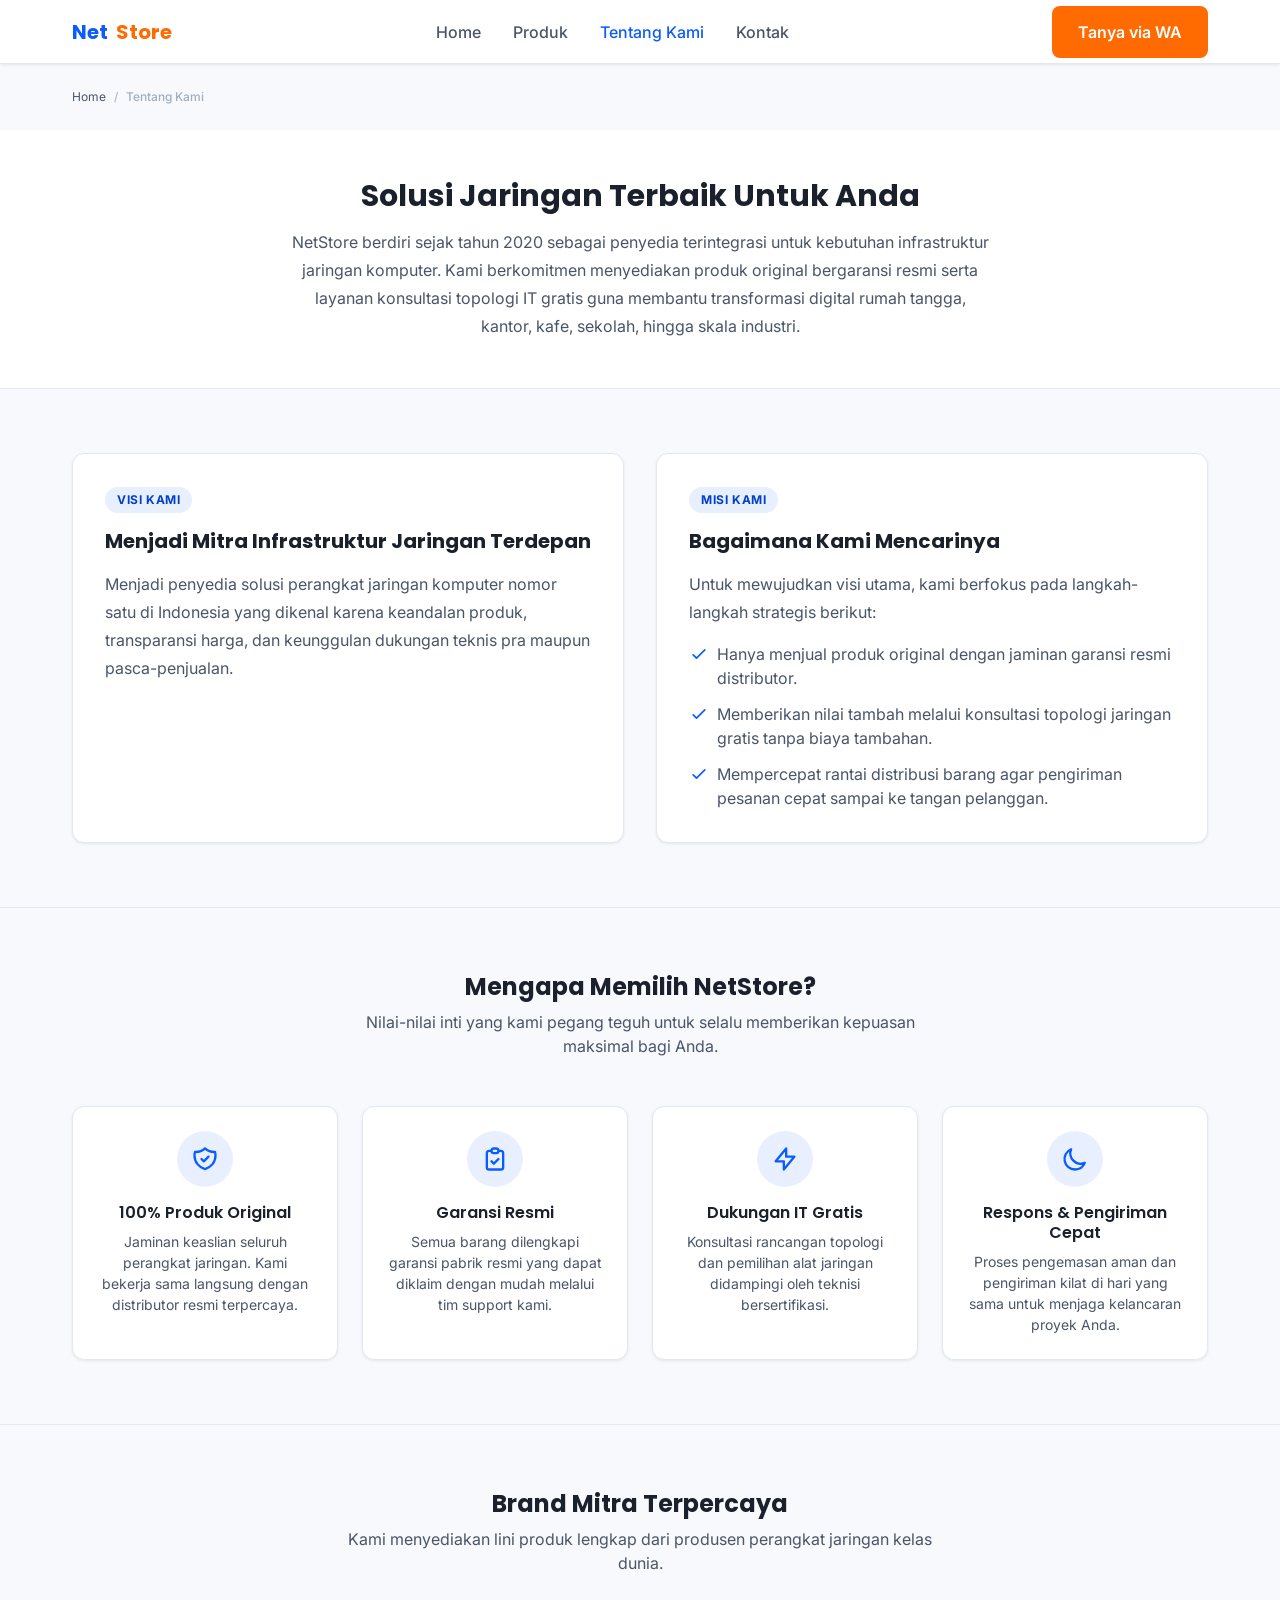
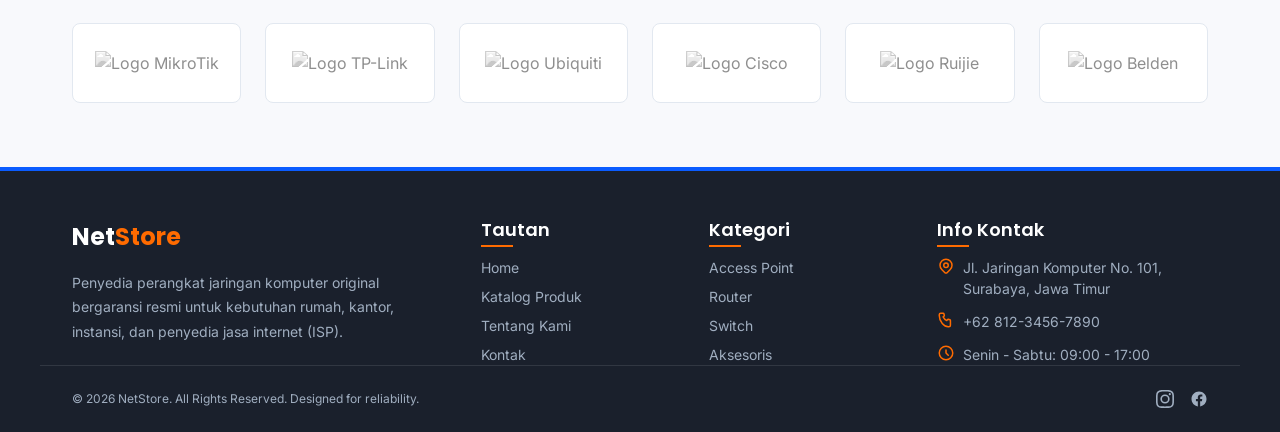
==== netstore/about.html @ cd7235e0 "ffdsdf" ====
<!DOCTYPE html>
<html lang="id">
<head>
  <meta charset="UTF-8">
  <meta name="viewport" content="width=device-width, initial-scale=1.0">
  
  <!-- SEO Meta Tags -->
  <title>Tentang Kami | NetStore</title>
  <meta name="description" content="Ketahui lebih dalam mengenai NetStore, penyedia solusi perangkat jaringan original bergaransi resmi. Temukan visi, misi, dan nilai-nilai inti kami.">
  <meta name="keywords" content="tentang netstore, profil netstore, distributor mikrotik tp-link ubiquiti surabaya">
  
  <!-- Open Graph -->
  <meta property="og:type" content="website">
  <meta property="og:title" content="Tentang Kami | NetStore">
  <meta property="og:description" content="Mitra terpercaya penyedia solusi perangkat jaringan berkualitas tinggi untuk kebutuhan bisnis dan rumah tangga.">
  <meta property="og:image" content="https://placehold.co/1200x630?text=Tentang+NetStore">

  <!-- Style Sheets -->
  <link rel="stylesheet" href="css/style.css">
  <link rel="stylesheet" href="css/pages/about.css">
</head>
<body>

  <!-- ===== HEADER & NAVBAR ===== -->
  <header>
    <nav class="navbar" aria-label="Navigasi Utama">
      <div class="container navbar-container">
        <!-- Logo -->
        <a href="index.html" class="navbar-logo" id="nav-logo">
          Net<span>Store</span>
        </a>

        <!-- Desktop Menu -->
        <div class="navbar-menu" id="nav-menu-desktop">
          <a href="index.html" class="navbar-link">Home</a>
          <a href="products.html" class="navbar-link">Produk</a>
          <a href="about.html" class="navbar-link active">Tentang Kami</a>
          <a href="contact.html" class="navbar-link">Kontak</a>
        </div>

        <!-- Actions -->
        <div class="navbar-actions">
          <button class="btn btn-accent btn-sm" id="nav-btn-wa" onclick="openWhatsAppGeneral()">
            Tanya via WA
          </button>
          <!-- Hamburger Toggle -->
          <button class="navbar-toggle" id="nav-toggle-btn" aria-expanded="false" aria-controls="nav-menu-mobile" aria-label="Buka Menu Mobile">
            <span></span>
            <span></span>
            <span></span>
          </button>
        </div>
      </div>
    </nav>

    <!-- Mobile Dropdown Menu -->
    <div class="navbar-menu-mobile" id="nav-menu-mobile" aria-hidden="true">
      <a href="index.html" class="navbar-link">Home</a>
      <a href="products.html" class="navbar-link">Produk</a>
      <a href="about.html" class="navbar-link active">Tentang Kami</a>
      <a href="contact.html" class="navbar-link">Kontak</a>
      <button class="btn btn-accent" id="nav-mobile-btn-wa" onclick="openWhatsAppGeneral()" style="margin-top: var(--space-4);">
        Tanya via WA
      </button>
    </div>
  </header>

  <!-- ===== MAIN CONTENT ===== -->
  <main>
    
    <!-- 1. BREADCRUMBS -->
    <div class="container">
      <nav class="breadcrumbs" aria-label="Breadcrumb">
        <ul class="breadcrumbs-list">
          <li class="breadcrumbs-item"><a href="index.html">Home</a></li>
          <li class="breadcrumbs-item active" aria-current="page">Tentang Kami</li>
        </ul>
      </nav>
    </div>

    <!-- 2. ABOUT HERO INTRO -->
    <section class="about-hero" aria-label="Pengenalan Perusahaan">
      <div class="container">
        <h1 class="about-hero-title">Solusi Jaringan Terbaik Untuk Anda</h1>
        <p class="about-hero-desc">
          NetStore berdiri sejak tahun 2020 sebagai penyedia terintegrasi untuk kebutuhan infrastruktur jaringan komputer. Kami berkomitmen menyediakan produk original bergaransi resmi serta layanan konsultasi topologi IT gratis guna membantu transformasi digital rumah tangga, kantor, kafe, sekolah, hingga skala industri.
        </p>
      </div>
    </section>

    <!-- 3. VISION & MISSION SECTION -->
    <section class="vision-mission-section" aria-label="Visi dan Misi Perusahaan">
      <div class="container vision-mission-grid">
        <!-- Visi -->
        <article class="vm-card">
          <span class="vm-badge">Visi Kami</span>
          <h2 class="vm-title">Menjadi Mitra Infrastruktur Jaringan Terdepan</h2>
          <p class="vm-desc">
            Menjadi penyedia solusi perangkat jaringan komputer nomor satu di Indonesia yang dikenal karena keandalan produk, transparansi harga, dan keunggulan dukungan teknis pra maupun pasca-penjualan.
          </p>
        </article>

        <!-- Misi -->
        <article class="vm-card">
          <span class="vm-badge">Misi Kami</span>
          <h2 class="vm-title">Bagaimana Kami Mencarinya</h2>
          <p class="vm-desc">
            Untuk mewujudkan visi utama, kami berfokus pada langkah-langkah strategis berikut:
          </p>
          <ul class="vm-list">
            <li class="vm-list-item">
              <svg xmlns="http://www.w3.org/2000/svg" fill="none" viewBox="0 0 24 24" stroke="currentColor">
                <path stroke-linecap="round" stroke-linejoin="round" stroke-width="2" d="M5 13l4 4L19 7" />
              </svg>
              <span>Hanya menjual produk original dengan jaminan garansi resmi distributor.</span>
            </li>
            <li class="vm-list-item">
              <svg xmlns="http://www.w3.org/2000/svg" fill="none" viewBox="0 0 24 24" stroke="currentColor">
                <path stroke-linecap="round" stroke-linejoin="round" stroke-width="2" d="M5 13l4 4L19 7" />
              </svg>
              <span>Memberikan nilai tambah melalui konsultasi topologi jaringan gratis tanpa biaya tambahan.</span>
            </li>
            <li class="vm-list-item">
              <svg xmlns="http://www.w3.org/2000/svg" fill="none" viewBox="0 0 24 24" stroke="currentColor">
                <path stroke-linecap="round" stroke-linejoin="round" stroke-width="2" d="M5 13l4 4L19 7" />
              </svg>
              <span>Mempercepat rantai distribusi barang agar pengiriman pesanan cepat sampai ke tangan pelanggan.</span>
            </li>
          </ul>
        </article>
      </div>
    </section>

    <!-- 4. VALUES SECTION -->
    <section class="values-section" aria-label="Nilai-Nilai Utama NetStore">
      <div class="container">
        <div class="section-header">
          <h2 class="section-title">Mengapa Memilih NetStore?</h2>
          <p class="section-subtitle">Nilai-nilai inti yang kami pegang teguh untuk selalu memberikan kepuasan maksimal bagi Anda.</p>
        </div>

        <div class="values-grid">
          <!-- Value 1 -->
          <div class="value-card">
            <div class="value-icon-wrap">
              <svg xmlns="http://www.w3.org/2000/svg" fill="none" viewBox="0 0 24 24" stroke="currentColor">
                <path stroke-linecap="round" stroke-linejoin="round" stroke-width="2" d="M9 12l2 2 4-4m5.618-4.016A11.955 11.955 0 0112 2.944a11.955 11.955 0 01-8.618 3.04A12.02 12.02 0 003 9c0 5.591 3.824 10.29 9 11.622 5.176-1.332 9-6.03 9-11.622 0-1.042-.133-2.052-.382-3.016z" />
              </svg>
            </div>
            <h3 class="value-title">100% Produk Original</h3>
            <p class="value-desc">Jaminan keaslian seluruh perangkat jaringan. Kami bekerja sama langsung dengan distributor resmi terpercaya.</p>
          </div>

          <!-- Value 2 -->
          <div class="value-card">
            <div class="value-icon-wrap">
              <svg xmlns="http://www.w3.org/2000/svg" fill="none" viewBox="0 0 24 24" stroke="currentColor">
                <path stroke-linecap="round" stroke-linejoin="round" stroke-width="2" d="M9 5H7a2 2 0 00-2 2v12a2 2 0 002 2h10a2 2 0 002-2V7a2 2 0 00-2-2h-2M9 5a2 2 0 002 2h2a2 2 0 002-2M9 5a2 2 0 012-2h2a2 2 0 012 2m-6 9l2 2 4-4" />
              </svg>
            </div>
            <h3 class="value-title">Garansi Resmi</h3>
            <p class="value-desc">Semua barang dilengkapi garansi pabrik resmi yang dapat diklaim dengan mudah melalui tim support kami.</p>
          </div>

          <!-- Value 3 -->
          <div class="value-card">
            <div class="value-icon-wrap">
              <svg xmlns="http://www.w3.org/2000/svg" fill="none" viewBox="0 0 24 24" stroke="currentColor">
                <path stroke-linecap="round" stroke-linejoin="round" stroke-width="2" d="M13 10V3L4 14h7v7l9-11h-7z" />
              </svg>
            </div>
            <h3 class="value-title">Dukungan IT Gratis</h3>
            <p class="value-desc">Konsultasi rancangan topologi dan pemilihan alat jaringan didampingi oleh teknisi bersertifikasi.</p>
          </div>

          <!-- Value 4 -->
          <div class="value-card">
            <div class="value-icon-wrap">
              <svg xmlns="http://www.w3.org/2000/svg" fill="none" viewBox="0 0 24 24" stroke="currentColor">
                <path stroke-linecap="round" stroke-linejoin="round" stroke-width="2" d="M20.354 15.354A9 9 0 018.646 3.646 9.003 9.003 0 0012 21a9.003 9.003 0 008.354-5.646z" />
              </svg>
            </div>
            <h3 class="value-title">Respons & Pengiriman Cepat</h3>
            <p class="value-desc">Proses pengemasan aman dan pengiriman kilat di hari yang sama untuk menjaga kelancaran proyek Anda.</p>
          </div>
        </div>
      </div>
    </section>

    <!-- 5. PARTNERS SECTION -->
    <section class="partners-section" aria-label="Brand Jaringan Mitra Resmi">
      <div class="container">
        <div class="section-header">
          <h2 class="section-title">Brand Mitra Terpercaya</h2>
          <p class="section-subtitle">Kami menyediakan lini produk lengkap dari produsen perangkat jaringan kelas dunia.</p>
        </div>

        <div class="partners-grid">
          <!-- Partner 1: MikroTik -->
          <div class="partner-logo-card">
            <img class="partner-logo-img" src="https://placehold.co/150x50?text=MikroTik" alt="Logo MikroTik">
          </div>
          <!-- Partner 2: TP-Link -->
          <div class="partner-logo-card">
            <img class="partner-logo-img" src="https://placehold.co/150x50?text=TP-Link" alt="Logo TP-Link">
          </div>
          <!-- Partner 3: Ubiquiti -->
          <div class="partner-logo-card">
            <img class="partner-logo-img" src="https://placehold.co/150x50?text=Ubiquiti" alt="Logo Ubiquiti">
          </div>
          <!-- Partner 4: Cisco -->
          <div class="partner-logo-card">
            <img class="partner-logo-img" src="https://placehold.co/150x50?text=Cisco" alt="Logo Cisco">
          </div>
          <!-- Partner 5: Ruijie -->
          <div class="partner-logo-card">
            <img class="partner-logo-img" src="https://placehold.co/150x50?text=Ruijie" alt="Logo Ruijie">
          </div>
          <!-- Partner 6: Belden -->
          <div class="partner-logo-card">
            <img class="partner-logo-img" src="https://placehold.co/150x50?text=Belden" alt="Logo Belden">
          </div>
        </div>
      </div>
    </section>

  </main>

  <!-- ===== FOOTER ===== -->
  <footer class="footer">
    <div class="container footer-grid">
      <!-- Info Column -->
      <div class="footer-col-info">
        <span class="footer-logo">Net<span>Store</span></span>
        <p class="footer-desc">Penyedia perangkat jaringan komputer original bergaransi resmi untuk kebutuhan rumah, kantor, instansi, dan penyedia jasa internet (ISP).</p>
      </div>
      <!-- Links Column -->
      <div>
        <h3 class="footer-col-title">Tautan</h3>
        <div class="footer-links">
          <a href="index.html" class="footer-link">Home</a>
          <a href="products.html" class="footer-link">Katalog Produk</a>
          <a href="about.html" class="footer-link">Tentang Kami</a>
          <a href="contact.html" class="footer-link">Kontak</a>
        </div>
      </div>
      <!-- Categories Column -->
      <div>
        <h3 class="footer-col-title">Kategori</h3>
        <div class="footer-links">
          <a href="products.html?category=access-point" class="footer-link">Access Point</a>
          <a href="products.html?category=router" class="footer-link">Router</a>
          <a href="products.html?category=switch" class="footer-link">Switch</a>
          <a href="products.html?category=aksesoris" class="footer-link">Aksesoris</a>
        </div>
      </div>
      <!-- Contact Column -->
      <div>
        <h3 class="footer-col-title">Info Kontak</h3>
        <div class="footer-contact">
          <div class="footer-contact-item">
            <svg xmlns="http://www.w3.org/2000/svg" fill="none" viewBox="0 0 24 24" stroke="currentColor">
              <path stroke-linecap="round" stroke-linejoin="round" stroke-width="2" d="M17.657 16.657L13.414 20.9a1.998 1.998 0 01-2.827 0l-4.244-4.243a8 8 0 1111.314 0z" />
              <path stroke-linecap="round" stroke-linejoin="round" stroke-width="2" d="M15 11a3 3 0 11-6 0 3 3 0 016 0z" />
            </svg>
            <span>Jl. Jaringan Komputer No. 101, Surabaya, Jawa Timur</span>
          </div>
          <div class="footer-contact-item">
            <svg xmlns="http://www.w3.org/2000/svg" fill="none" viewBox="0 0 24 24" stroke="currentColor">
              <path stroke-linecap="round" stroke-linejoin="round" stroke-width="2" d="M3 5a2 2 0 012-2h3.28a1 1 0 01.94.725l.548 2.2a1 1 0 01-.321.988l-1.305.98a10.582 10.582 0 004.872 4.872l.98-1.305a1 1 0 01.988-.321l2.2.548a1 1 0 01.725.94V19a2 2 0 01-2 2h-1C9.716 21 3 14.284 3 6V5z" />
            </svg>
            <span>+62 812-3456-7890</span>
          </div>
          <div class="footer-contact-item">
            <svg xmlns="http://www.w3.org/2000/svg" fill="none" viewBox="0 0 24 24" stroke="currentColor">
              <path stroke-linecap="round" stroke-linejoin="round" stroke-width="2" d="M12 8v4l3 3m6-3a9 9 0 11-18 0 9 9 0 0118 0z" />
            </svg>
            <span>Senin - Sabtu: 09:00 - 17:00</span>
          </div>
        </div>
      </div>
    </div>
    <!-- Bottom Bar -->
    <div class="container footer-bottom">
      <p class="footer-copy">&copy; 2026 NetStore. All Rights Reserved. Designed for reliability.</p>
      <div class="footer-socials">
        <!-- Instagram -->
        <a href="https://instagram.com" target="_blank" rel="noopener noreferrer" class="footer-social-link" aria-label="Kunjungi Instagram NetStore">
          <svg xmlns="http://www.w3.org/2000/svg" width="18" height="18" fill="currentColor" viewBox="0 0 24 24">
            <path d="M12 2.163c3.204 0 3.584.012 4.85.07 3.252.148 4.771 1.691 4.919 4.919.058 1.265.069 1.645.069 4.849 0 3.205-.012 3.584-.069 4.849-.149 3.225-1.664 4.771-4.919 4.919-1.266.058-1.644.07-4.85.07-3.204 0-3.584-.012-4.849-.07-3.26-.149-4.771-1.699-4.919-4.92-.058-1.265-.07-1.644-.07-4.849 0-3.204.013-3.583.07-4.849.149-3.227 1.664-4.771 4.919-4.919 1.266-.057 1.645-.069 4.849-.069zM12 0C8.741 0 8.333.014 7.053.072 2.695.272.273 2.69.073 7.051.014 8.333 0 8.741 0 12c0 3.259.014 3.668.072 4.948.2 4.358 2.618 6.78 6.98 6.98C8.333 23.986 8.741 24 12 24c3.259 0 3.668-.014 4.948-.072 4.354-.2 6.782-2.618 6.979-6.98.059-1.28.073-1.689.073-4.948 0-3.259-.014-3.667-.072-4.947-.196-4.354-2.617-6.78-6.979-6.98C15.668.014 15.259 0 12 0zm0 5.838a6.162 6.162 0 100 12.324 6.162 6.162 0 000-12.324zM12 16a4 4 0 110-8 4 4 0 010 8zm6.406-11.845a1.44 1.44 0 100 2.881 1.44 1.44 0 000-2.881z"/>
          </svg>
        </a>
        <!-- Facebook -->
        <a href="https://facebook.com" target="_blank" rel="noopener noreferrer" class="footer-social-link" aria-label="Kunjungi Facebook NetStore">
          <svg xmlns="http://www.w3.org/2000/svg" width="18" height="18" fill="currentColor" viewBox="0 0 24 24">
            <path d="M22 12c0-5.523-4.477-10-10-10S2 6.477 2 12c0 4.991 3.657 9.128 8.438 9.878v-6.987h-2.54V12h2.54V9.797c0-2.506 1.492-3.89 3.777-3.89 1.094 0 2.238.195 2.238.195v2.46h-1.26c-1.243 0-1.63.771-1.63 1.562V12h2.773l-.443 2.89h-2.33v6.988C18.343 21.128 22 16.991 22 12z"/>
          </svg>
        </a>
      </div>
    </div>
  </footer>

  <!-- ===== SCRIPTS ===== -->
  <script src="js/whatsapp.js"></script>
  <script src="js/main.js"></script>
</body>
</html>
---- netstore/css/style.css ----
/* ===== GOOGLE FONTS ===== */
@import url('https://fonts.googleapis.com/css2?family=Inter:wght@400;500;600;700&family=Poppins:wght@400;500;600;700&display=swap');

/* ===== CSS IMPORTS ===== */
@import "reset.css";
@import "components.css";

/* ===== DESIGN SYSTEM VARIABLES ===== */
:root {
  /* Primary — Biru teknologi, warna utama brand */
  --color-primary:        #0B5CFF;
  --color-primary-dark:   #0040CC;
  --color-primary-light:  #E8F0FF;

  /* Accent — Oranye untuk CTA penting (tombol beli, WhatsApp) */
  --color-accent:         #FF6B00;
  --color-accent-dark:    #CC5500;
  --color-accent-light:   #FFF0E6;

  /* Neutral */
  --color-bg:             #F8F9FC;   /* background halaman */
  --color-surface:        #FFFFFF;   /* background card, navbar */
  --color-border:         #E2E8F0;   /* garis pembatas */

  /* Text */
  --color-text-primary:   #1A202C;   /* teks utama */
  --color-text-secondary: #4A5568;   /* teks pendukung */
  --color-text-muted:     #A0AEC0;   /* placeholder, label kecil */
  --color-text-inverse:   #FFFFFF;   /* teks di atas background gelap */

  /* Status */
  --color-success:        #22C55E;
  --color-warning:        #F59E0B;
  --color-danger:         #EF4444;

  /* Typography */
  --font-heading: 'Poppins', system-ui, sans-serif;
  --font-body:    'Inter', system-ui, sans-serif;

  /* Scale */
  --text-xs:   0.75rem;    /* 12px */
  --text-sm:   0.875rem;   /* 14px */
  --text-base: 1rem;       /* 16px */
  --text-lg:   1.125rem;   /* 18px */
  --text-xl:   1.25rem;    /* 20px */
  --text-2xl:  1.5rem;     /* 24px */
  --text-3xl:  1.875rem;   /* 30px */
  --text-4xl:  2.25rem;    /* 36px */

  /* Weight */
  --font-normal:    400;
  --font-medium:    500;
  --font-semibold:  600;
  --font-bold:      700;

  /* Line height */
  --leading-tight:  1.25;
  --leading-normal: 1.5;
  --leading-relaxed: 1.75;

  /* Spacing */
  --space-1:  0.25rem;   /* 4px */
  --space-2:  0.5rem;    /* 8px */
  --space-3:  0.75rem;   /* 12px */
  --space-4:  1rem;      /* 16px */
  --space-5:  1.25rem;   /* 20px */
  --space-6:  1.5rem;    /* 24px */
  --space-8:  2rem;      /* 32px */
  --space-10: 2.5rem;    /* 40px */
  --space-12: 3rem;      /* 48px */
  --space-16: 4rem;      /* 64px */
  --space-20: 5rem;      /* 80px */

  /* Border Radius */
  --radius-sm:   4px;
  --radius-md:   8px;
  --radius-lg:   12px;
  --radius-xl:   16px;
  --radius-full: 9999px;  /* untuk pill/badge */

  /* Shadow */
  --shadow-sm: 0 1px 3px rgba(0,0,0,0.08);
  --shadow-md: 0 4px 12px rgba(0,0,0,0.10);
  --shadow-lg: 0 8px 24px rgba(0,0,0,0.12);
  --shadow-card: 0 2px 8px rgba(11,92,255,0.08);
}

/* ===== GLOBAL BASE STYLES ===== */
html {
  scroll-behavior: smooth;
}

body {
  font-family: var(--font-body);
  font-size: var(--text-base);
  font-weight: var(--font-normal);
  line-height: var(--leading-normal);
  color: var(--color-text-primary);
  background-color: var(--color-bg);
}

/* Typography styles based on Design System rules */
h1 {
  font-family: var(--font-heading);
  font-size: var(--text-4xl);
  font-weight: var(--font-bold);
  line-height: var(--leading-tight);
}

h2 {
  font-family: var(--font-heading);
  font-size: var(--text-3xl);
  font-weight: var(--font-bold);
  line-height: var(--leading-tight);
}

h3 {
  font-family: var(--font-heading);
  font-size: var(--text-2xl);
  font-weight: var(--font-semibold);
  line-height: var(--leading-tight);
}

h4 {
  font-family: var(--font-body);
  font-size: var(--text-xl);
  font-weight: var(--font-semibold);
  line-height: var(--leading-normal);
}

/* Common Layout Containers */
.container {
  max-width: 1200px;
  margin: 0 auto;
  padding-left: var(--space-4);
  padding-right: var(--space-4);
}

@media (min-width: 768px) {
  .container {
    padding-left: var(--space-8);
    padding-right: var(--space-8);
  }
}

/* Utility styles for accessibility focus */
a:focus-visible,
button:focus-visible,
input:focus-visible,
select:focus-visible,
textarea:focus-visible {
  outline: 2px solid var(--color-primary);
  outline-offset: 2px;
}
---- netstore/css/pages/about.css ----
/* ==========================================================================
   STYLE KHUSUS HALAMAN TENTANG KAMI (ABOUT.HTML)
   ========================================================================== */

/* ===== BREADCRUMBS ===== */
.breadcrumbs {
  padding: var(--space-6) 0;
  font-size: var(--text-xs);
  color: var(--color-text-muted);
}

.breadcrumbs-list {
  display: flex;
  flex-wrap: wrap;
  align-items: center;
  gap: var(--space-2);
  list-style: none;
  padding: 0;
  margin: 0;
}

.breadcrumbs-item a {
  color: var(--color-text-secondary);
  transition: color 0.2s ease;
}

.breadcrumbs-item a:hover {
  color: var(--color-primary);
}

.breadcrumbs-item::after {
  content: '/';
  margin-left: var(--space-2);
  color: var(--color-text-muted);
}

.breadcrumbs-item:last-child::after {
  content: '';
}

.breadcrumbs-item.active {
  color: var(--color-text-muted);
  font-weight: var(--font-medium);
  pointer-events: none;
}

/* ===== ABOUT HERO ===== */
.about-hero {
  padding: var(--space-12) 0;
  background-color: var(--color-surface);
  border-bottom: 1px solid var(--color-border);
  text-align: center;
}

.about-hero-title {
  font-family: var(--font-heading);
  font-size: var(--text-3xl);
  font-weight: var(--font-bold);
  color: var(--color-text-primary);
  margin-bottom: var(--space-3);
}

.about-hero-desc {
  font-size: var(--text-base);
  color: var(--color-text-secondary);
  max-width: 700px;
  margin: 0 auto;
  line-height: var(--leading-relaxed);
}

/* ===== VISION & MISSION ===== */
.vision-mission-section {
  padding: var(--space-16) 0;
}

.vision-mission-grid {
  display: grid;
  grid-template-columns: 1fr;
  gap: var(--space-8);
}

@media (min-width: 768px) {
  .vision-mission-grid {
    grid-template-columns: repeat(2, 1fr);
  }
}

.vm-card {
  background-color: var(--color-surface);
  border: 1px solid var(--color-border);
  border-radius: var(--radius-lg);
  padding: var(--space-8);
  box-shadow: var(--shadow-sm);
  transition: transform 0.3s ease, box-shadow 0.3s ease;
}

.vm-card:hover {
  transform: translateY(-4px);
  box-shadow: var(--shadow-md);
}

.vm-badge {
  display: inline-block;
  padding: var(--space-1) var(--space-3);
  background-color: var(--color-primary-light);
  color: var(--color-primary-dark);
  font-size: var(--text-xs);
  font-weight: var(--font-bold);
  border-radius: var(--radius-full);
  margin-bottom: var(--space-4);
  text-transform: uppercase;
  letter-spacing: 0.05em;
}

.vm-title {
  font-family: var(--font-heading);
  font-size: var(--text-xl);
  font-weight: var(--font-bold);
  color: var(--color-text-primary);
  margin-bottom: var(--space-4);
}

.vm-desc {
  font-size: var(--text-base);
  color: var(--color-text-secondary);
  line-height: var(--leading-relaxed);
}

.vm-list {
  list-style: none;
  padding: 0;
  margin: var(--space-4) 0 0;
  display: flex;
  flex-direction: column;
  gap: var(--space-3);
}

.vm-list-item {
  display: flex;
  gap: var(--space-2);
  align-items: flex-start;
  font-size: var(--text-base);
  color: var(--color-text-secondary);
  line-height: var(--leading-normal);
}

.vm-list-item svg {
  color: var(--color-primary);
  width: 20px;
  height: 20px;
  flex-shrink: 0;
  margin-top: 2px;
}

/* ===== OUR VALUES ===== */
.values-section {
  padding: var(--space-16) 0;
  background-color: var(--color-bg);
  border-top: 1px solid var(--color-border);
  border-bottom: 1px solid var(--color-border);
}

.section-header {
  text-align: center;
  max-width: 600px;
  margin: 0 auto var(--space-12);
}

.section-title {
  font-family: var(--font-heading);
  font-size: var(--text-2xl);
  font-weight: var(--font-bold);
  color: var(--color-text-primary);
  margin-bottom: var(--space-2);
}

.section-subtitle {
  font-size: var(--text-base);
  color: var(--color-text-secondary);
}

.values-grid {
  display: grid;
  grid-template-columns: repeat(1, 1fr);
  gap: var(--space-6);
}

@media (min-width: 640px) {
  .values-grid {
    grid-template-columns: repeat(2, 1fr);
  }
}

@media (min-width: 1024px) {
  .values-grid {
    grid-template-columns: repeat(4, 1fr);
  }
}

.value-card {
  background-color: var(--color-surface);
  border: 1px solid var(--color-border);
  border-radius: var(--radius-lg);
  padding: var(--space-6);
  text-align: center;
  box-shadow: var(--shadow-sm);
  transition: all 0.25s ease;
}

.value-card:hover {
  transform: translateY(-4px);
  box-shadow: var(--shadow-md);
  border-color: var(--color-primary-light);
}

.value-icon-wrap {
  width: 56px;
  height: 56px;
  background-color: var(--color-primary-light);
  color: var(--color-primary);
  border-radius: var(--radius-full);
  display: flex;
  align-items: center;
  justify-content: center;
  margin: 0 auto var(--space-4);
  transition: all 0.3s ease;
}

.value-card:hover .value-icon-wrap {
  background-color: var(--color-primary);
  color: var(--color-text-inverse);
}

.value-icon-wrap svg {
  width: 28px;
  height: 28px;
}

.value-title {
  font-family: var(--font-heading);
  font-size: var(--text-base);
  font-weight: var(--font-semibold);
  color: var(--color-text-primary);
  margin-bottom: var(--space-2);
}

.value-desc {
  font-size: var(--text-sm);
  color: var(--color-text-secondary);
  line-height: var(--leading-normal);
}

/* ===== PARTNERS SECTION ===== */
.partners-section {
  padding: var(--space-16) 0;
}

.partners-grid {
  display: grid;
  grid-template-columns: repeat(2, 1fr);
  gap: var(--space-6);
  align-items: center;
}

@media (min-width: 640px) {
  .partners-grid {
    grid-template-columns: repeat(3, 1fr);
  }
}

@media (min-width: 1024px) {
  .partners-grid {
    grid-template-columns: repeat(6, 1fr);
  }
}

.partner-logo-card {
  background-color: var(--color-surface);
  border: 1px solid var(--color-border);
  border-radius: var(--radius-md);
  height: 80px;
  display: flex;
  align-items: center;
  justify-content: center;
  padding: var(--space-4);
  transition: all 0.3s ease;
}

.partner-logo-card:hover {
  border-color: var(--color-primary-light);
  box-shadow: var(--shadow-sm);
}

.partner-logo-img {
  max-width: 100%;
  max-height: 100%;
  object-fit: contain;
  filter: grayscale(100%);
  opacity: 0.5;
  transition: all 0.3s ease;
}

.partner-logo-card:hover .partner-logo-img {
  filter: grayscale(0%);
  opacity: 1;
  transform: scale(1.05);
}
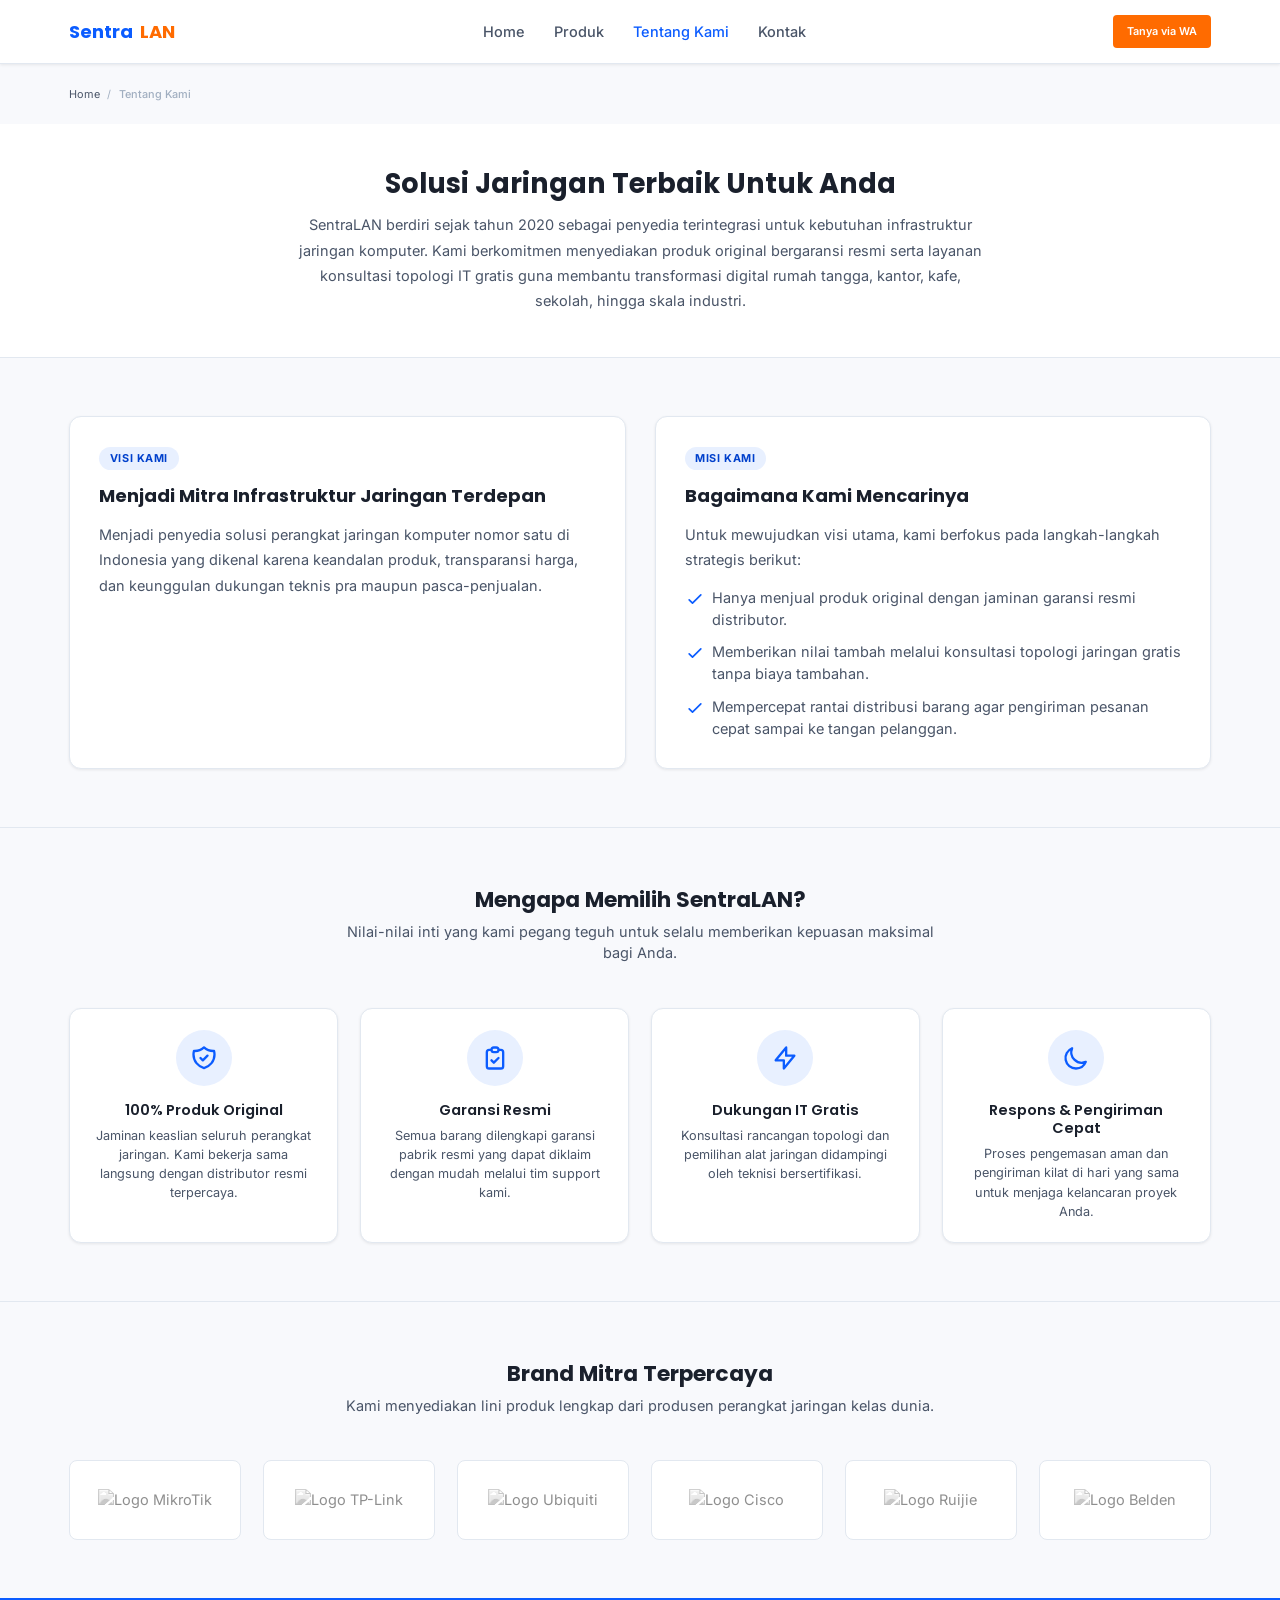
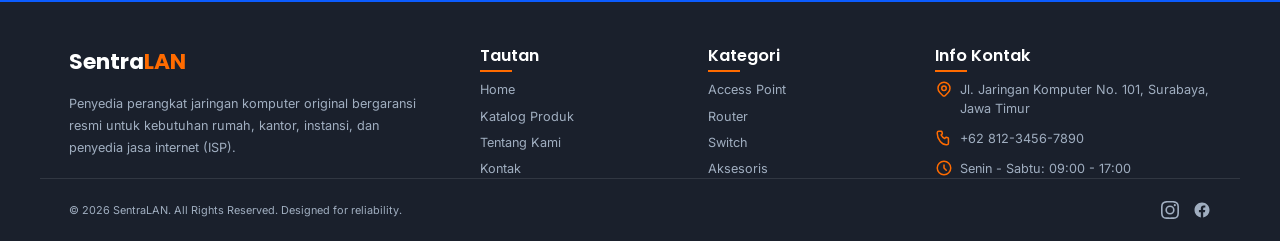
==== commit fd318a80: "feat : ubah NetStore -> SentraLAN" ====
--- a/netstore/about.html
+++ b/netstore/about.html
@@ -5,15 +5,15 @@
   <meta name="viewport" content="width=device-width, initial-scale=1.0">
   
   <!-- SEO Meta Tags -->
-  <title>Tentang Kami | NetStore</title>
-  <meta name="description" content="Ketahui lebih dalam mengenai NetStore, penyedia solusi perangkat jaringan original bergaransi resmi. Temukan visi, misi, dan nilai-nilai inti kami.">
-  <meta name="keywords" content="tentang netstore, profil netstore, distributor mikrotik tp-link ubiquiti surabaya">
+  <title>Tentang Kami | SentraLAN</title>
+  <meta name="description" content="Ketahui lebih dalam mengenai SentraLAN, penyedia solusi perangkat jaringan original bergaransi resmi. Temukan visi, misi, dan nilai-nilai inti kami.">
+  <meta name="keywords" content="tentang sentralan, profil sentralan, distributor mikrotik tp-link ubiquiti surabaya">
   
   <!-- Open Graph -->
   <meta property="og:type" content="website">
-  <meta property="og:title" content="Tentang Kami | NetStore">
+  <meta property="og:title" content="Tentang Kami | SentraLAN">
   <meta property="og:description" content="Mitra terpercaya penyedia solusi perangkat jaringan berkualitas tinggi untuk kebutuhan bisnis dan rumah tangga.">
-  <meta property="og:image" content="https://placehold.co/1200x630?text=Tentang+NetStore">
+  <meta property="og:image" content="https://placehold.co/1200x630?text=Tentang+SentraLAN">
 
   <!-- Style Sheets -->
   <link rel="stylesheet" href="css/style.css">
@@ -27,7 +27,7 @@
       <div class="container navbar-container">
         <!-- Logo -->
         <a href="index.html" class="navbar-logo" id="nav-logo">
-          Net<span>Store</span>
+          Sentra<span>LAN</span>
         </a>
 
         <!-- Desktop Menu -->
@@ -83,7 +83,7 @@
       <div class="container">
         <h1 class="about-hero-title">Solusi Jaringan Terbaik Untuk Anda</h1>
         <p class="about-hero-desc">
-          NetStore berdiri sejak tahun 2020 sebagai penyedia terintegrasi untuk kebutuhan infrastruktur jaringan komputer. Kami berkomitmen menyediakan produk original bergaransi resmi serta layanan konsultasi topologi IT gratis guna membantu transformasi digital rumah tangga, kantor, kafe, sekolah, hingga skala industri.
+          SentraLAN berdiri sejak tahun 2020 sebagai penyedia terintegrasi untuk kebutuhan infrastruktur jaringan komputer. Kami berkomitmen menyediakan produk original bergaransi resmi serta layanan konsultasi topologi IT gratis guna membantu transformasi digital rumah tangga, kantor, kafe, sekolah, hingga skala industri.
         </p>
       </div>
     </section>
@@ -132,10 +132,10 @@
     </section>
 
     <!-- 4. VALUES SECTION -->
-    <section class="values-section" aria-label="Nilai-Nilai Utama NetStore">
+    <section class="values-section" aria-label="Nilai-Nilai Utama SentraLAN">
       <div class="container">
         <div class="section-header">
-          <h2 class="section-title">Mengapa Memilih NetStore?</h2>
+          <h2 class="section-title">Mengapa Memilih SentraLAN?</h2>
           <p class="section-subtitle">Nilai-nilai inti yang kami pegang teguh untuk selalu memberikan kepuasan maksimal bagi Anda.</p>
         </div>
 
@@ -231,7 +231,7 @@
     <div class="container footer-grid">
       <!-- Info Column -->
       <div class="footer-col-info">
-        <span class="footer-logo">Net<span>Store</span></span>
+        <span class="footer-logo">Sentra<span>LAN</span></span>
         <p class="footer-desc">Penyedia perangkat jaringan komputer original bergaransi resmi untuk kebutuhan rumah, kantor, instansi, dan penyedia jasa internet (ISP).</p>
       </div>
       <!-- Links Column -->
@@ -282,16 +282,16 @@
     </div>
     <!-- Bottom Bar -->
     <div class="container footer-bottom">
-      <p class="footer-copy">&copy; 2026 NetStore. All Rights Reserved. Designed for reliability.</p>
+      <p class="footer-copy">&copy; 2026 SentraLAN. All Rights Reserved. Designed for reliability.</p>
       <div class="footer-socials">
         <!-- Instagram -->
-        <a href="https://instagram.com" target="_blank" rel="noopener noreferrer" class="footer-social-link" aria-label="Kunjungi Instagram NetStore">
+        <a href="https://instagram.com" target="_blank" rel="noopener noreferrer" class="footer-social-link" aria-label="Kunjungi Instagram SentraLAN">
           <svg xmlns="http://www.w3.org/2000/svg" width="18" height="18" fill="currentColor" viewBox="0 0 24 24">
             <path d="M12 2.163c3.204 0 3.584.012 4.85.07 3.252.148 4.771 1.691 4.919 4.919.058 1.265.069 1.645.069 4.849 0 3.205-.012 3.584-.069 4.849-.149 3.225-1.664 4.771-4.919 4.919-1.266.058-1.644.07-4.85.07-3.204 0-3.584-.012-4.849-.07-3.26-.149-4.771-1.699-4.919-4.92-.058-1.265-.07-1.644-.07-4.849 0-3.204.013-3.583.07-4.849.149-3.227 1.664-4.771 4.919-4.919 1.266-.057 1.645-.069 4.849-.069zM12 0C8.741 0 8.333.014 7.053.072 2.695.272.273 2.69.073 7.051.014 8.333 0 8.741 0 12c0 3.259.014 3.668.072 4.948.2 4.358 2.618 6.78 6.98 6.98C8.333 23.986 8.741 24 12 24c3.259 0 3.668-.014 4.948-.072 4.354-.2 6.782-2.618 6.979-6.98.059-1.28.073-1.689.073-4.948 0-3.259-.014-3.667-.072-4.947-.196-4.354-2.617-6.78-6.979-6.98C15.668.014 15.259 0 12 0zm0 5.838a6.162 6.162 0 100 12.324 6.162 6.162 0 000-12.324zM12 16a4 4 0 110-8 4 4 0 010 8zm6.406-11.845a1.44 1.44 0 100 2.881 1.44 1.44 0 000-2.881z"/>
           </svg>
         </a>
         <!-- Facebook -->
-        <a href="https://facebook.com" target="_blank" rel="noopener noreferrer" class="footer-social-link" aria-label="Kunjungi Facebook NetStore">
+        <a href="https://facebook.com" target="_blank" rel="noopener noreferrer" class="footer-social-link" aria-label="Kunjungi Facebook SentraLAN">
           <svg xmlns="http://www.w3.org/2000/svg" width="18" height="18" fill="currentColor" viewBox="0 0 24 24">
             <path d="M22 12c0-5.523-4.477-10-10-10S2 6.477 2 12c0 4.991 3.657 9.128 8.438 9.878v-6.987h-2.54V12h2.54V9.797c0-2.506 1.492-3.89 3.777-3.89 1.094 0 2.238.195 2.238.195v2.46h-1.26c-1.243 0-1.63.771-1.63 1.562V12h2.773l-.443 2.89h-2.33v6.988C18.343 21.128 22 16.991 22 12z"/>
           </svg>
--- a/netstore/css/style.css
+++ b/netstore/css/style.css
@@ -88,6 +88,13 @@
 /* ===== GLOBAL BASE STYLES ===== */
 html {
   scroll-behavior: smooth;
+  font-size: 14.5px; /* Scale down globally from 16px */
+}
+
+@media (max-width: 768px) {
+  html {
+    font-size: 13px; /* Scale down further on tablet and mobile */
+  }
 }
 
 body {
